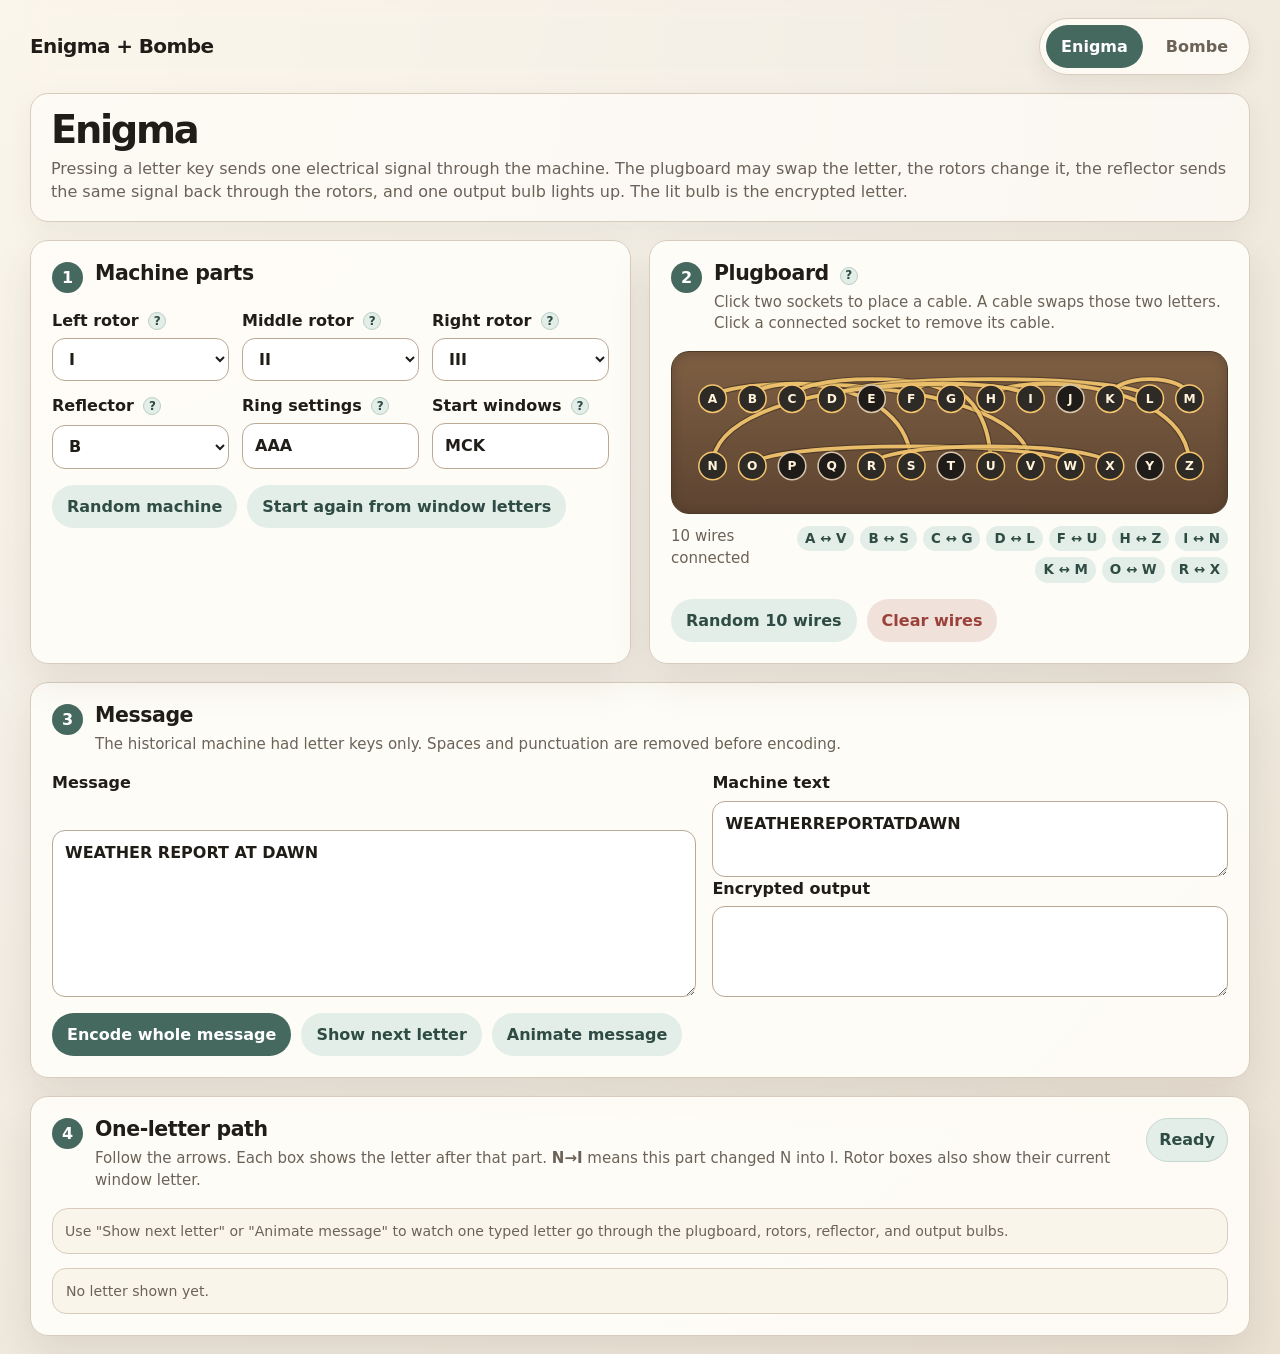
==== docs/index.html @ 631f8dab "Restructure project for GitHub Pages" ====
<!doctype html>
<html lang="en">
<head>
  <meta charset="utf-8" />
  <meta name="viewport" content="width=device-width, initial-scale=1" />
  <title>Enigma and Bombe</title>
  <link rel="stylesheet" href="styles.css" />
</head>
<body>
  <header class="topbar">
    <a class="brand" href="#">Enigma + Bombe</a>
    <nav class="tabs" aria-label="Main views">
      <button class="tab-button active" data-tab="enigma">Enigma</button>
      <button class="tab-button" data-tab="bombe">Bombe</button>
    </nav>
  </header>

  <main>
    <div id="server-warning" class="server-warning" hidden></div>

    <section id="enigma" class="tab-panel active">
      <section class="plain-intro slim">
        <h1>Enigma</h1>
        <p>Pressing a letter key sends one electrical signal through the machine. The plugboard may swap the letter, the rotors change it, the reflector sends the same signal back through the rotors, and one output bulb lights up. The lit bulb is the encrypted letter.</p>
      </section>

      <div class="grid two">
        <section class="card">
          <div class="section-heading">
            <span class="step-number">1</span>
            <div>
              <h2>Machine parts</h2>
            </div>
          </div>

          <div class="settings-grid compact no-help-lines">
            <label>
              <span>Left rotor <span class="tip" tabindex="0" data-tip="Choose one of the five removable wired wheels. A rotor changes a letter by routing the signal through fixed internal wires. The left rotor is the slowest moving rotor.">?</span></span>
              <select id="enigma-left-rotor"></select>
            </label>
            <label>
              <span>Middle rotor <span class="tip" tabindex="0" data-tip="Choose a different rotor for the middle slot. The middle rotor sometimes moves when the right rotor reaches its turnover point. Around its own turnover point, it can move on two consecutive letters.">?</span></span>
              <select id="enigma-middle-rotor"></select>
            </label>
            <label>
              <span>Right rotor <span class="tip" tabindex="0" data-tip="Choose a different rotor for the right slot. This is the fast rotor: it moves before every letter is encoded, so the same typed letter can produce different output letters.">?</span></span>
              <select id="enigma-right-rotor"></select>
            </label>
            <label>
              <span>Reflector <span class="tip" tabindex="0" data-tip="The reflector is used during every encryption. It changes the signal once, then sends it back through the same rotors by a return path. This is why the same machine setting can both encrypt and decrypt.">?</span></span>
              <select id="enigma-reflector"></select>
            </label>
            <label>
              <span>Ring settings <span class="tip" tabindex="0" data-tip="Any three letters A to Z, one for each rotor. A rotor has a fixed wired centre and a movable outside alphabet scale. The ring setting says how that outside alphabet scale is lined up with the wiring.">?</span></span>
              <input id="enigma-rings" value="AAA" maxlength="3" autocomplete="off" inputmode="text" pattern="[A-Za-z]{3}" />
            </label>
            <label>
              <span>Start windows <span class="tip" tabindex="0" data-tip="Any three letters A to Z. These are the letters visible through the three small windows on the machine before the first key is pressed. They set where the rotors start.">?</span></span>
              <input id="enigma-positions" value="MCK" maxlength="3" autocomplete="off" inputmode="text" pattern="[A-Za-z]{3}" />
            </label>
          </div>

          <div class="button-row">
            <button id="enigma-random-settings" class="secondary">Random machine</button>
            <button id="enigma-reset" class="secondary">Start again from window letters</button>
          </div>
        </section>

        <section class="card plugboard-card">
          <div class="section-heading">
            <span class="step-number">2</span>
            <div>
              <h2>Plugboard <span class="tip" tabindex="0" data-tip="The plugboard is the panel of sockets on the front of the machine. A cable between N and I makes N become I, and I become N, before the rotors. The returning signal passes through the same plugboard again.">?</span></h2>
              <p class="microcopy">Click two sockets to place a cable. A cable swaps those two letters. Click a connected socket to remove its cable.</p>
            </div>
          </div>

          <div id="plugboard-physical" class="plugboard-physical" aria-label="Interactive plugboard"></div>
          <div class="plugboard-summary">
            <div id="plugboard-count">0 wires connected</div>
            <div id="plugboard-pairs-list" class="wire-list"></div>
          </div>
          <div class="button-row">
            <button id="plugboard-random" class="secondary">Random 10 wires</button>
            <button id="plugboard-clear" class="secondary danger-soft">Clear wires</button>
          </div>
        </section>
      </div>

      <section class="card">
        <div class="section-heading">
          <span class="step-number">3</span>
          <div>
            <h2>Message</h2>
            <p class="microcopy">The historical machine had letter keys only. Spaces and punctuation are removed before encoding.</p>
          </div>
        </div>

        <div class="message-grid">
          <label class="full-label">Message
            <textarea id="enigma-input" rows="5">WEATHER REPORT AT DAWN</textarea>
          </label>
          <div>
            <label class="full-label">Machine text
              <textarea id="enigma-prepared" rows="2" readonly></textarea>
            </label>
            <label class="full-label">Encrypted output
              <textarea id="enigma-output" rows="3" readonly></textarea>
            </label>
          </div>
        </div>

        <div class="button-row">
          <button id="enigma-run">Encode whole message</button>
          <button id="enigma-step" class="secondary">Show next letter</button>
          <button id="enigma-auto" class="secondary">Animate message</button>
        </div>
      </section>

      <section class="card visual-card">
        <div class="section-heading split">
          <div class="section-heading inline">
            <span class="step-number">4</span>
            <div>
              <h2>One-letter path</h2>
              <p class="microcopy">Follow the arrows. Each box shows the letter after that part. <strong>N→I</strong> means this part changed N into I. Rotor boxes also show their current window letter.</p>
            </div>
          </div>
          <div id="enigma-state-pill" class="state-pill">Ready</div>
        </div>
        <div id="enigma-visual" class="visual-shell"></div>
        <div id="enigma-trace" class="trace-panel compact-trace" hidden></div>
      </section>
    </section>

    <section id="bombe" class="tab-panel">
      <section class="plain-intro slim">
        <h1>Bombe</h1>
        <p>A Bombe starts with a crib: a guessed word or phrase from the original message. It tries every place the crib could fit under the ciphertext, then searches for Enigma settings whose plugboard consequences do not contradict each other.</p>
      </section>

      <section class="card">
        <div class="section-heading">
          <span class="step-number">1</span>
          <div>
            <h2>Crib and ciphertext</h2>
          </div>
        </div>

        <div class="message-grid">
          <label class="full-label">Ciphertext
            <textarea id="bombe-ciphertext" rows="5"></textarea>
          </label>
          <div>
            <label class="full-label">Crib, guessed plaintext <span class="tip" tabindex="0" data-tip="A crib is a guessed part of the original message. For example, WEATHERREPORT might be guessed if weather reports often appear in this traffic.">?</span>
              <input id="bombe-crib" value="WEATHERREPORTATDAWN" autocomplete="off" />
            </label>
            <label class="full-label small-input">Preview position <span class="tip" tabindex="0" data-tip="Position 0 means the crib begins at the first ciphertext letter. Position 5 means five ciphertext letters come before it. The search still checks every possible position automatically, but it checks this preview position first.">?</span>
              <input id="bombe-offset" value="0" inputmode="numeric" autocomplete="off" />
            </label>
          </div>
        </div>

        <div id="offset-help" class="mini-panel">Possible crib positions will appear here.</div>
      </section>

      <section class="card">
        <div class="section-heading split">
          <div class="section-heading inline">
            <span class="step-number">2</span>
            <div>
              <h2>Bombe search</h2>
              <p class="microcopy">A crib placement is where the guessed text sits under the ciphertext. A stop is a candidate machine setting that survives the Bombe contradiction test. The standard search fixes the ring setting, which keeps the search practical in a browser. Exhaustive ring search is available when needed.</p>
            </div>
          </div>
          <div id="bombe-state-pill" class="state-pill">Ready</div>
        </div>

        <div class="settings-grid compact no-help-lines">
          <label>
            <span>Search mode <span class="tip" tabindex="0" data-tip="Standard search fixes the ring setting and searches rotor orders, reflectors, start windows, and crib positions. Exhaustive ring search also tries every ring setting, which is 17,576 times larger.">?</span></span>
            <select id="bombe-search-mode">
              <option value="standard" selected>Standard search, fixed ring setting</option>
              <option value="exhaustive-rings">Exhaustive ring search</option>
              <option value="chosen">Chosen setup, fixed ring setting</option>
              <option value="chosen-rings">Chosen setup, all ring settings</option>
            </select>
          </label>
          <label id="bombe-ring-wrapper">
            <span>Ring setting <span class="tip" tabindex="0" data-tip="Any three letters A to Z. Used only when the search mode fixes the ring setting. In all-ring modes, this field is hidden because the app tries AAA through ZZZ.">?</span></span>
            <input id="bombe-rings" value="AAA" maxlength="3" autocomplete="off" inputmode="text" pattern="[A-Za-z]{3}" />
          </label>
        </div>

        <details class="advanced-box" id="bombe-chosen-setup" hidden>
          <summary>Chosen setup</summary>
          <div class="settings-grid compact no-help-lines">
            <label><span>Left rotor</span><select id="bombe-left-rotor"><option>I</option></select></label>
            <label><span>Middle rotor</span><select id="bombe-middle-rotor"><option>II</option></select></label>
            <label><span>Right rotor</span><select id="bombe-right-rotor"><option>III</option></select></label>
            <label><span>Reflector</span><select id="bombe-reflector"><option>B</option></select></label>
          </div>
        </details>

        <div id="search-summary" class="search-summary"></div>
        <div id="search-estimate" class="mini-panel">Choose a search mode and run the search.</div>

        <div class="button-row">
          <button id="bombe-search">Run Bombe search</button>
          <button id="bombe-cancel" class="secondary danger-soft" disabled>Stop search</button>
        </div>

        <div class="progress-wrap" aria-label="Search progress">
          <div id="bombe-progress" class="progress-bar"></div>
        </div>
        <div id="bombe-status" class="status-box">No search has been run yet.</div>

        <select id="bombe-scope" class="visually-hidden" aria-hidden="true"><option value="orders-both-reflectors" selected>All setups</option><option value="selected">Selected setup</option></select>
      </section>

      <section class="card visual-card">
        <div class="section-heading split">
          <div class="section-heading inline">
            <span class="step-number">3</span>
            <div>
              <h2>Menu</h2>
              <p class="microcopy">The menu uses the same socket-board style as the Enigma plugboard, but it is not a guessed plugboard. Each line joins a guessed plaintext letter to the ciphertext letter in the same crib column.</p>
            </div>
          </div>
        </div>

        <div class="grid two visual-grid">
          <div>
            <h3>Crib placement <span class="tip" tabindex="0" data-tip="This table shows one possible placement of the crib under the ciphertext. Red cells are impossible because Enigma never encrypts a letter as itself.">?</span></h3>
            <div id="crib-alignment" class="alignment"></div>
          </div>
          <div>
            <h3>Menu graph <span class="tip" tabindex="0" data-tip="Same layout as the plugboard. Different meaning: each line comes from one crib column, not from a final plugboard cable.">?</span></h3>
            <div id="menu-graph" class="visual-shell small"></div>
          </div>
        </div>
      </section>

      <section class="card visual-card">
        <div class="section-heading">
          <span class="step-number">4</span>
          <div>
            <h2>Stops and decoding</h2>
            <p class="microcopy">A stop is one candidate key that survived the contradiction test. The first two buttons test the selected stop. The third checks the stops currently listed. A short crib such as ATDAWN can leave many false stops.</p>
          </div>
        </div>

        <div class="grid two visual-grid">
          <div>
            <label class="full-label">Candidate stops
              <select id="bombe-stops" size="10"></select>
            </label>
            <div class="button-row">
              <button id="bombe-decode" class="secondary">Check selected stop</button>
              <button id="bombe-complete" class="secondary">Try completions for selected stop</button>
              <button id="bombe-complete-all" class="secondary">Try listed stops</button>
            </div>
            <label class="full-label">Decoded output
              <textarea id="bombe-decoded" rows="12" readonly></textarea>
            </label>
          </div>
          <div>
            <h3>Selected stop</h3>
            <div id="stop-details" class="mini-panel">No stop selected.</div>
            <h3>Plugboard consequences <span class="tip" tabindex="0" data-tip="The diagonal board used one simple fact about plugboard cables: a cable has no direction. If A is connected to V, then V is connected to A. This fact comes from the physical cable itself, not from the reflector.">?</span></h3>
            <div id="assumption-grid" class="assumption-grid"></div>
          </div>
        </div>
      </section>
    </section>
  </main>

  <script src="app.js"></script>
</body>
</html>
---- docs/styles.css ----
:root {
  color-scheme: light;
  --bg: #f4efe6;
  --paper: #fffdf8;
  --ink: #201d18;
  --muted: #6b6258;
  --line: #d8ccbd;
  --line-strong: #b9a995;
  --accent: #45685f;
  --accent-dark: #2f4c44;
  --accent-soft: #e3eee8;
  --cream: #faf5eb;
  --wood: #8d6b4d;
  --wire: #6b5140;
  --ok: #38734e;
  --bad: #9a413a;
  --warning: #9c6a2e;
  --shadow: 0 16px 40px rgba(55, 43, 30, 0.10);
  --radius: 18px;
  font-family: Inter, ui-sans-serif, system-ui, -apple-system, BlinkMacSystemFont, "Segoe UI", sans-serif;
}

* {
  box-sizing: border-box;
}

body {
  margin: 0;
  background: radial-gradient(circle at top left, #fbf6eb 0, var(--bg) 45%, #ebe2d4 100%);
  color: var(--ink);
  line-height: 1.45;
}

button,
input,
select,
textarea {
  font: inherit;
}

.topbar,
main {
  width: min(1220px, calc(100% - 32px));
  margin: 0 auto;
}

.topbar {
  padding: 18px 0 12px;
  display: flex;
  align-items: center;
  justify-content: space-between;
  gap: 18px;
  position: sticky;
  top: 0;
  z-index: 10;
  backdrop-filter: blur(10px);
}

.brand {
  color: var(--ink);
  font-weight: 800;
  letter-spacing: -0.03em;
  text-decoration: none;
  font-size: 1.25rem;
}

.tabs {
  display: flex;
  gap: 8px;
  padding: 6px;
  border: 1px solid var(--line);
  border-radius: 999px;
  background: rgba(255, 253, 248, 0.82);
  box-shadow: 0 8px 20px rgba(66, 52, 36, 0.08);
}

button,
.tab-button {
  border: 0;
  border-radius: 999px;
  padding: 10px 15px;
  background: var(--accent);
  color: white;
  font-weight: 750;
  cursor: pointer;
  transition: transform 140ms ease, background 140ms ease, opacity 140ms ease;
}

button:hover {
  transform: translateY(-1px);
}

button:disabled {
  opacity: 0.55;
  cursor: not-allowed;
  transform: none;
}

.tab-button {
  background: transparent;
  color: var(--muted);
}

.tab-button.active {
  background: var(--accent);
  color: white;
}

button.secondary {
  background: var(--accent-soft);
  color: var(--accent-dark);
}

button.danger-soft {
  background: #f1e1db;
  color: var(--bad);
}

.tab-panel {
  display: none;
}

.tab-panel.active {
  display: block;
}

.plain-intro {
  background: rgba(255, 253, 248, 0.74);
  border: 1px solid var(--line);
  border-radius: var(--radius);
  padding: 20px 22px;
  margin: 6px 0 18px;
  box-shadow: 0 10px 28px rgba(55, 43, 30, 0.06);
}

.plain-intro h1 {
  margin: 0 0 8px;
  font-size: clamp(2rem, 3.5vw, 3.5rem);
  letter-spacing: -0.06em;
  line-height: 0.95;
}

.plain-intro p,
.card p,
.subtle {
  color: var(--muted);
  margin: 0;
}

.grid {
  display: grid;
  gap: 18px;
}

.grid.two {
  grid-template-columns: repeat(2, minmax(0, 1fr));
}

.card {
  background: rgba(255, 253, 248, 0.94);
  border: 1px solid var(--line);
  border-radius: var(--radius);
  box-shadow: var(--shadow);
  padding: 21px;
  margin-bottom: 18px;
}

.section-heading {
  display: flex;
  gap: 12px;
  align-items: flex-start;
  margin-bottom: 16px;
}

.section-heading.inline {
  margin-bottom: 0;
}

.section-heading.split {
  justify-content: space-between;
  gap: 18px;
}

.step-number {
  flex: 0 0 auto;
  width: 31px;
  height: 31px;
  display: inline-grid;
  place-items: center;
  border-radius: 50%;
  background: var(--accent);
  color: white;
  font-weight: 850;
}

h2,
h3 {
  margin: 0 0 6px;
  line-height: 1.15;
  letter-spacing: -0.02em;
}

h2 {
  font-size: 1.28rem;
}

h3 {
  font-size: 1.02rem;
}

.settings-grid {
  display: grid;
  grid-template-columns: repeat(3, minmax(0, 1fr));
  gap: 13px;
}

.settings-grid.compact label,
.full-label {
  display: grid;
  gap: 6px;
  color: var(--ink);
  font-weight: 700;
}

.settings-grid label small,
.full-label small,
.hint,
.mini-panel {
  color: var(--muted);
  font-weight: 500;
  font-size: 0.88rem;
}

input,
select,
textarea {
  width: 100%;
  border: 1px solid var(--line-strong);
  border-radius: 13px;
  padding: 10px 12px;
  background: white;
  color: var(--ink);
  outline: none;
}

textarea {
  resize: vertical;
  min-height: 76px;
}

input:focus,
select:focus,
textarea:focus {
  border-color: var(--accent);
  box-shadow: 0 0 0 3px rgba(69, 104, 95, 0.16);
}

.button-row {
  display: flex;
  flex-wrap: wrap;
  gap: 10px;
  margin-top: 16px;
}

.message-grid {
  display: grid;
  grid-template-columns: minmax(0, 1.25fr) minmax(0, 1fr);
  gap: 16px;
}

.small-input {
  max-width: 280px;
}

.mini-panel,
.status-box,
.trace-panel {
  background: var(--cream);
  border: 1px solid var(--line);
  border-radius: 14px;
  padding: 12px 13px;
  margin-top: 14px;
}

.status-box.working {
  border-color: #d5b575;
  background: #fff5dc;
}

.status-box.error {
  border-color: #d7a29b;
  background: #f8e9e5;
  color: var(--bad);
}

.state-pill {
  align-self: flex-start;
  background: var(--accent-soft);
  color: var(--accent-dark);
  border: 1px solid #c5d8cf;
  padding: 9px 12px;
  border-radius: 999px;
  font-weight: 800;
  white-space: nowrap;
}

.plugboard-card {
  overflow: hidden;
}

.plugboard-physical {
  background: linear-gradient(180deg, #7e5f43 0, #5d4431 100%);
  border-radius: 18px;
  border: 1px solid #4e3928;
  padding: 10px;
  box-shadow: inset 0 2px 12px rgba(0, 0, 0, 0.18);
}

.plugboard-svg {
  width: 100%;
  display: block;
}

.socket circle {
  fill: #1f1b18;
  stroke: #d8c6ac;
  stroke-width: 2;
}

.socket text {
  fill: #fff3dc;
  font-size: 16px;
  font-weight: 850;
  pointer-events: none;
  dominant-baseline: middle;
  text-anchor: middle;
}

.socket.unused:hover circle,
.socket.selected circle {
  fill: var(--accent);
  stroke: #fff7e8;
}

.socket.used circle {
  fill: #2e2a26;
  stroke: #f4c56e;
}

.plug-wire {
  fill: none;
  stroke: #f1c36d;
  stroke-width: 5;
  stroke-linecap: round;
  opacity: 0.95;
}

.plug-wire-shadow {
  fill: none;
  stroke: rgba(0, 0, 0, 0.28);
  stroke-width: 8;
  stroke-linecap: round;
}

.plugboard-summary {
  display: flex;
  justify-content: space-between;
  align-items: flex-start;
  gap: 12px;
  margin-top: 12px;
  color: var(--muted);
  font-size: 0.94rem;
}

.wire-list {
  display: flex;
  flex-wrap: wrap;
  gap: 6px;
  justify-content: flex-end;
}

.wire-chip,
.path-stage {
  display: inline-block;
  background: var(--accent-soft);
  color: var(--accent-dark);
  border-radius: 999px;
  padding: 3px 8px;
  font-weight: 750;
  font-size: 0.84rem;
}

.visual-shell {
  overflow-x: auto;
  background: var(--cream);
  border: 1px solid var(--line);
  border-radius: 16px;
  padding: 12px;
}

.visual-shell.small {
  min-height: 300px;
}

.stage-box {
  fill: #fffdf8;
  stroke: #cfc2b1;
  stroke-width: 2;
}

.stage-box.rotor {
  fill: #f5ead8;
}

.stage-box.reflector {
  fill: #e8efe9;
  stroke: #9db7aa;
}

.stage-box.plug {
  fill: #f2e5d8;
  stroke: #c1a78f;
}

.stage-label {
  fill: var(--muted);
  font-size: 12px;
  text-anchor: middle;
  font-weight: 700;
}

.stage-letter {
  fill: var(--ink);
  font-size: 26px;
  text-anchor: middle;
  font-weight: 900;
}

.path-line {
  fill: none;
  stroke: var(--accent);
  stroke-width: 3;
  marker-end: url(#arrow);
}

.path-line.return {
  stroke-dasharray: 7 6;
  stroke: #7a5a45;
}

.edge-label {
  fill: var(--muted);
  font-size: 12px;
  font-weight: 700;
}

.trace-grid {
  display: grid;
  grid-template-columns: minmax(130px, auto) minmax(0, 1fr);
  gap: 8px 12px;
  margin: 0;
}

.trace-grid dt {
  color: var(--muted);
  font-weight: 750;
}

.trace-grid dd {
  margin: 0;
}

.alignment {
  overflow-x: auto;
}

.alignment-table {
  border-collapse: separate;
  border-spacing: 4px;
  min-width: 100%;
}

.alignment-table th,
.alignment-table td {
  background: white;
  border: 1px solid var(--line);
  border-radius: 8px;
  padding: 7px 9px;
  text-align: center;
  font-weight: 800;
}

.alignment-table th {
  color: var(--muted);
  font-size: 0.82rem;
}

.alignment-table .collision {
  background: #f8e4de;
  border-color: #d29188;
  color: var(--bad);
}

.menu-edge {
  stroke: #b59f87;
  stroke-width: 2;
}

.menu-edge.bad {
  stroke: var(--bad);
  stroke-width: 3;
}

.menu-node {
  fill: white;
  stroke: var(--accent);
  stroke-width: 2;
}

.menu-label {
  text-anchor: middle;
  dominant-baseline: middle;
  font-weight: 900;
  fill: var(--ink);
}

.assumption-grid {
  display: grid;
  grid-template-columns: repeat(6, minmax(0, 1fr));
  gap: 6px;
  margin-bottom: 12px;
}

.assumption {
  border-radius: 10px;
  padding: 8px 6px;
  text-align: center;
  font-size: 0.86rem;
  font-weight: 800;
  border: 1px solid var(--line);
}

.assumption.survives {
  background: #e2f0e6;
  color: var(--ok);
  border-color: #a8cfb5;
}

.assumption.contradiction {
  background: #f7e8e4;
  color: var(--bad);
  border-color: #deb4ad;
}

.progress-wrap {
  margin-top: 15px;
  background: #eadfce;
  border-radius: 999px;
  height: 12px;
  overflow: hidden;
  border: 1px solid var(--line);
}

.progress-bar {
  width: 0%;
  height: 100%;
  background: var(--accent);
  transition: width 110ms linear;
}

select#bombe-stops {
  min-height: 220px;
}

code {
  background: #eee5d8;
  padding: 1px 5px;
  border-radius: 6px;
}

@media (max-width: 900px) {
  .grid.two,
  .message-grid,
  .settings-grid {
    grid-template-columns: 1fr;
  }

  .section-heading.split,
  .plugboard-summary {
    display: block;
  }

  .state-pill {
    margin-top: 12px;
    display: inline-block;
  }

  .topbar {
    align-items: flex-start;
    position: static;
  }

  .assumption-grid {
    grid-template-columns: repeat(4, minmax(0, 1fr));
  }
}

.plain-intro.slim {
  padding: 18px 20px;
}

.plain-intro.slim h1 {
  font-size: clamp(1.9rem, 3vw, 3rem);
}

.button-help,
.inline-note,
.bombe-explain-grid {
  color: var(--muted);
  font-size: 0.9rem;
  margin-top: 12px;
}

.inline-note {
  background: #f7f0e5;
  border: 1px solid var(--line);
  border-radius: 12px;
  padding: 9px 11px;
  margin-bottom: 12px;
}

.tip {
  position: relative;
  display: inline-grid;
  place-items: center;
  width: 18px;
  height: 18px;
  margin-left: 4px;
  border-radius: 50%;
  background: var(--accent-soft);
  border: 1px solid #b9d0c6;
  color: var(--accent-dark);
  font-size: 0.75rem;
  font-weight: 900;
  cursor: help;
  vertical-align: 1px;
}

.tip::after {
  content: attr(data-tip);
  position: absolute;
  left: 50%;
  bottom: calc(100% + 10px);
  transform: translateX(-50%) translateY(4px);
  width: min(280px, 70vw);
  background: #201d18;
  color: #fffdf8;
  border-radius: 12px;
  padding: 10px 11px;
  box-shadow: 0 12px 30px rgba(0, 0, 0, 0.22);
  opacity: 0;
  pointer-events: none;
  transition: opacity 120ms ease, transform 120ms ease;
  z-index: 30;
  font-size: 0.84rem;
  line-height: 1.35;
  font-weight: 600;
  text-align: left;
}

.tip::before {
  content: "";
  position: absolute;
  left: 50%;
  bottom: calc(100% + 4px);
  transform: translateX(-50%);
  border: 6px solid transparent;
  border-top-color: #201d18;
  opacity: 0;
  transition: opacity 120ms ease;
  z-index: 31;
}

.tip:hover::after,
.tip:focus::after,
.tip:hover::before,
.tip:focus::before {
  opacity: 1;
  transform: translateX(-50%) translateY(0);
}

.legend-row {
  display: flex;
  gap: 18px;
  flex-wrap: wrap;
  align-items: center;
  margin: 0 0 12px 43px;
  color: var(--muted);
  font-size: 0.9rem;
  font-weight: 650;
}

.legend-line {
  display: inline-block;
  width: 34px;
  height: 0;
  border-top: 3px solid var(--accent);
  margin-right: 6px;
  vertical-align: middle;
}

.legend-line.backward {
  border-top-color: #7a5a45;
  border-top-style: dashed;
}

.enigma-svg .stage-box.active {
  stroke: var(--accent);
  stroke-width: 3;
}

.enigma-svg .forward-path {
  stroke: var(--accent);
  stroke-width: 4;
}

.enigma-svg .return-path {
  stroke: #7a5a45;
  stroke-width: 4;
  stroke-dasharray: 8 7;
}

.enigma-svg .stage-connector-label {
  fill: var(--muted);
  font-size: 11px;
  font-weight: 800;
  text-anchor: middle;
}

.trace-panel h3 {
  margin-top: 0;
}

.trace-steps {
  display: grid;
  gap: 8px;
  margin-top: 10px;
}

.trace-step {
  display: grid;
  grid-template-columns: 34px minmax(0, 1fr) 36px;
  align-items: center;
  gap: 10px;
  background: white;
  border: 1px solid var(--line);
  border-radius: 12px;
  padding: 8px 10px;
}

.trace-step-index {
  width: 27px;
  height: 27px;
  display: inline-grid;
  place-items: center;
  border-radius: 999px;
  background: var(--accent-soft);
  color: var(--accent-dark);
  font-weight: 900;
}

.trace-step-letter {
  font-weight: 950;
  font-size: 1.15rem;
  text-align: right;
}

.offset-buttons {
  display: flex;
  flex-wrap: wrap;
  gap: 6px;
  margin-top: 8px;
}

.offset-button {
  padding: 6px 9px;
  background: white;
  color: var(--accent-dark);
  border: 1px solid var(--line-strong);
}

.offset-button.selected {
  background: var(--accent);
  color: white;
  border-color: var(--accent);
}

.bombe-explain-grid {
  display: grid;
  grid-template-columns: repeat(2, minmax(0, 1fr));
  gap: 10px;
}

.bombe-explain-grid > div {
  background: #f7f0e5;
  border: 1px solid var(--line);
  border-radius: 12px;
  padding: 10px 12px;
}

.menu-edge-label {
  fill: var(--muted);
  font-size: 11px;
  font-weight: 800;
  text-anchor: middle;
}

@media (max-width: 900px) {
  .legend-row {
    margin-left: 0;
  }

  .bombe-explain-grid {
    grid-template-columns: 1fr;
  }
}

.forward-path {
  marker-end: url(#arrow-forward);
}

.return-path {
  marker-end: url(#arrow-return);
}

.server-warning {
  margin: 6px 0 18px;
  background: #fff5dc;
  border: 1px solid #d5b575;
  border-radius: 14px;
  padding: 12px 14px;
  color: #61461e;
  font-weight: 650;
}

.no-help-lines small {
  display: none;
}

.settings-grid.one-line {
  grid-template-columns: minmax(160px, 260px);
}

.advanced-box {
  margin-top: 14px;
  background: var(--cream);
  border: 1px solid var(--line);
  border-radius: 14px;
  padding: 11px 13px;
}

.advanced-box summary {
  cursor: pointer;
  font-weight: 800;
  color: var(--accent-dark);
}

.advanced-box .settings-grid {
  margin-top: 13px;
}

.compact-trace {
  display: flex;
  flex-wrap: wrap;
  gap: 8px;
  align-items: center;
}

.trace-chip {
  display: inline-flex;
  gap: 6px;
  align-items: center;
  background: white;
  border: 1px solid var(--line);
  border-radius: 999px;
  padding: 7px 10px;
  font-weight: 750;
}

.trace-chip strong {
  color: var(--accent-dark);
}

.trace-arrow {
  color: var(--muted);
  font-weight: 900;
}

.bombe-explain-grid.compact {
  margin-top: 12px;
}

.microcopy {
  color: var(--muted);
  font-size: 0.94rem;
  line-height: 1.45;
  margin: 4px 0 0;
}

.hidden-controls {
  display: none;
}

.checkbox-line {
  display: flex !important;
  align-items: center;
  gap: 10px;
  min-height: 48px;
}

.checkbox-line input {
  width: 18px;
  height: 18px;
  accent-color: var(--accent);
}

.checkbox-line span {
  font-weight: 750;
}

.stage-letter {
  font-size: 1.25rem;
}

.stage-box.plug + .stage-label,
.stage-box.lamp + .stage-label {
  font-weight: 800;
}

.stage-detail {
  fill: var(--muted);
  font-size: 10.5px;
  text-anchor: middle;
  font-weight: 700;
}

.window-header {
  fill: var(--muted);
  font-size: 11px;
  text-anchor: middle;
  font-weight: 800;
}

.window-label-box {
  fill: #fffdf8;
  stroke: #cfc2b1;
  stroke-width: 1.5;
}

.window-label-text {
  fill: var(--accent-dark);
  font-size: 15px;
  font-weight: 900;
  text-anchor: middle;
  dominant-baseline: middle;
}

.search-summary {
  display: flex;
  flex-wrap: wrap;
  gap: 8px;
  margin: 10px 0 4px;
}

.search-summary span {
  background: white;
  border: 1px solid var(--line);
  border-radius: 999px;
  padding: 7px 10px;
  font-size: 0.88rem;
  font-weight: 750;
  color: var(--accent-dark);
}

.menu-node {
  fill: #1f1b18;
  stroke: #d8c6ac;
  stroke-width: 2;
}

.menu-label {
  fill: #fff3dc;
}

.edge-label {
  paint-order: stroke;
  stroke: var(--cream);
  stroke-width: 4px;
  stroke-linejoin: round;
}


.menu-edge {
  fill: none;
  stroke: #b59f87;
  stroke-width: 2.2;
  stroke-dasharray: 6 5;
}

.menu-edge.bad {
  stroke: var(--bad);
  stroke-width: 3;
  stroke-dasharray: none;
}

.menu-node.inactive {
  opacity: 0.33;
}

.menu-note {
  fill: var(--muted);
  font-size: 12px;
  font-weight: 800;
  text-anchor: middle;
}

.window-summary-box {
  fill: #fffdf8;
  stroke: #d7ccbe;
  stroke-width: 1.5;
}

.window-summary-title {
  fill: var(--accent-dark);
  font-size: 14px;
  font-weight: 850;
  text-anchor: middle;
}

.window-summary-text {
  fill: var(--muted);
  font-size: 12px;
  font-weight: 700;
  text-anchor: middle;
}

.window-pointer {
  fill: none;
  stroke: #cbbca8;
  stroke-width: 2;
  stroke-linecap: round;
}

.menu-svg {
  overflow: visible;
}

.menu-link {
  stroke: #d6b27c;
}

.menu-link-shadow {
  stroke: rgba(0, 0, 0, 0.24);
}

.menu-edge-badge {
  fill: #fffaf0;
  stroke: #c5b290;
  stroke-width: 1.5;
}

.menu-edge-badge-text {
  fill: var(--accent-dark);
  font-size: 11px;
  font-weight: 850;
  text-anchor: middle;
  dominant-baseline: middle;
}

.menu-board {
  margin-top: 6px;
}

.menu-stats {
  margin-top: 10px;
  color: var(--muted);
  font-size: 0.92rem;
  font-weight: 750;
}

.rotor-window-tab {
  fill: #fff7e8;
  stroke: #c7b395;
  stroke-width: 1.4;
}

.rotor-window-tab-text {
  fill: var(--accent-dark);
  font-size: 11px;
  font-weight: 900;
  text-anchor: middle;
  dominant-baseline: middle;
}

.visually-hidden {
  position: absolute !important;
  width: 1px !important;
  height: 1px !important;
  padding: 0 !important;
  margin: -1px !important;
  overflow: hidden !important;
  clip: rect(0, 0, 0, 0) !important;
  white-space: nowrap !important;
  border: 0 !important;
}
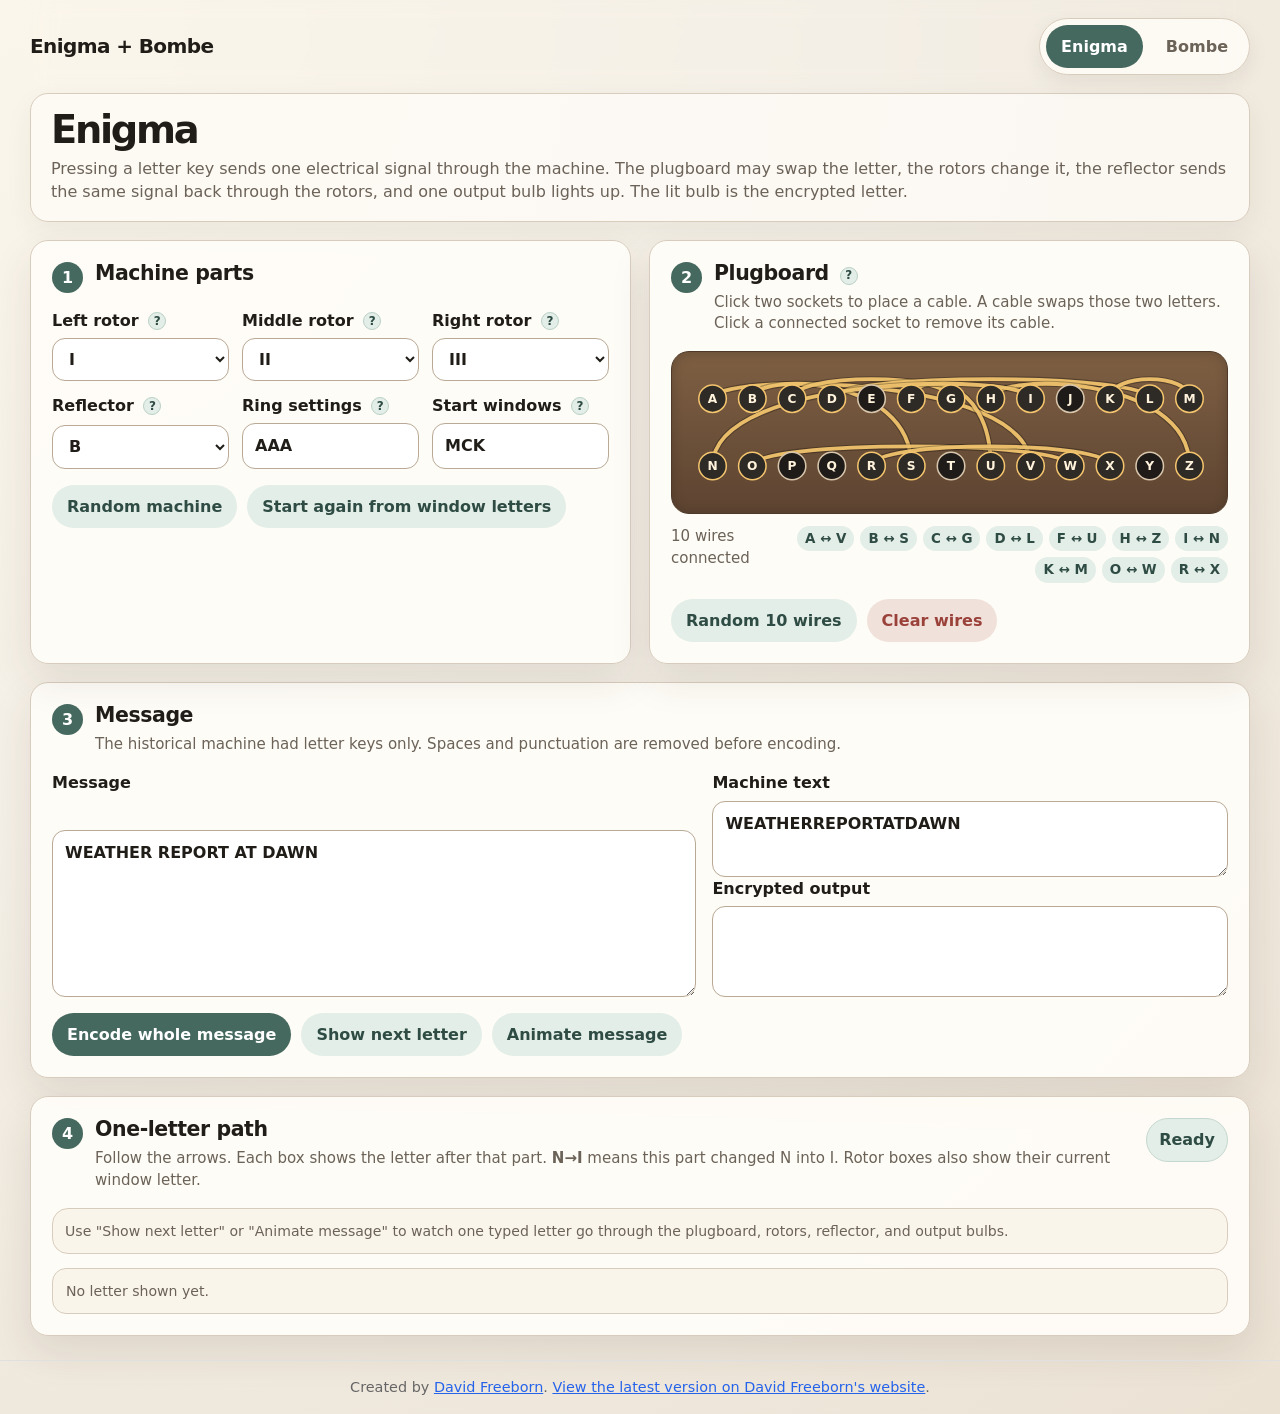
==== commit 2ef6ac24: "Add canonical link and attribution to main website Co-Authored-By: Claude Opus 4.5 <noreply@anthropi" ====
--- a/docs/index.html
+++ b/docs/index.html
@@ -4,6 +4,7 @@
   <meta charset="utf-8" />
   <meta name="viewport" content="width=device-width, initial-scale=1" />
   <title>Enigma and Bombe</title>
+  <link rel="canonical" href="https://www.davidpeterwallisfreeborn.com/fun/enigma-bombe/" />
   <link rel="stylesheet" href="styles.css" />
 </head>
 <body>
@@ -276,5 +277,8 @@
   </main>
 
   <script src="app.js"></script>
+  <footer style="margin-top:24px;padding:16px;text-align:center;color:#666;font-size:0.9rem;border-top:1px solid #e0e0e0;">
+    Created by <a href="https://www.davidpeterwallisfreeborn.com/fun/" style="color:#2563eb;">David Freeborn</a>. <a href="https://www.davidpeterwallisfreeborn.com/fun/enigma-bombe/" style="color:#2563eb;">View the latest version on David Freeborn's website</a>.
+  </footer>
 </body>
 </html>
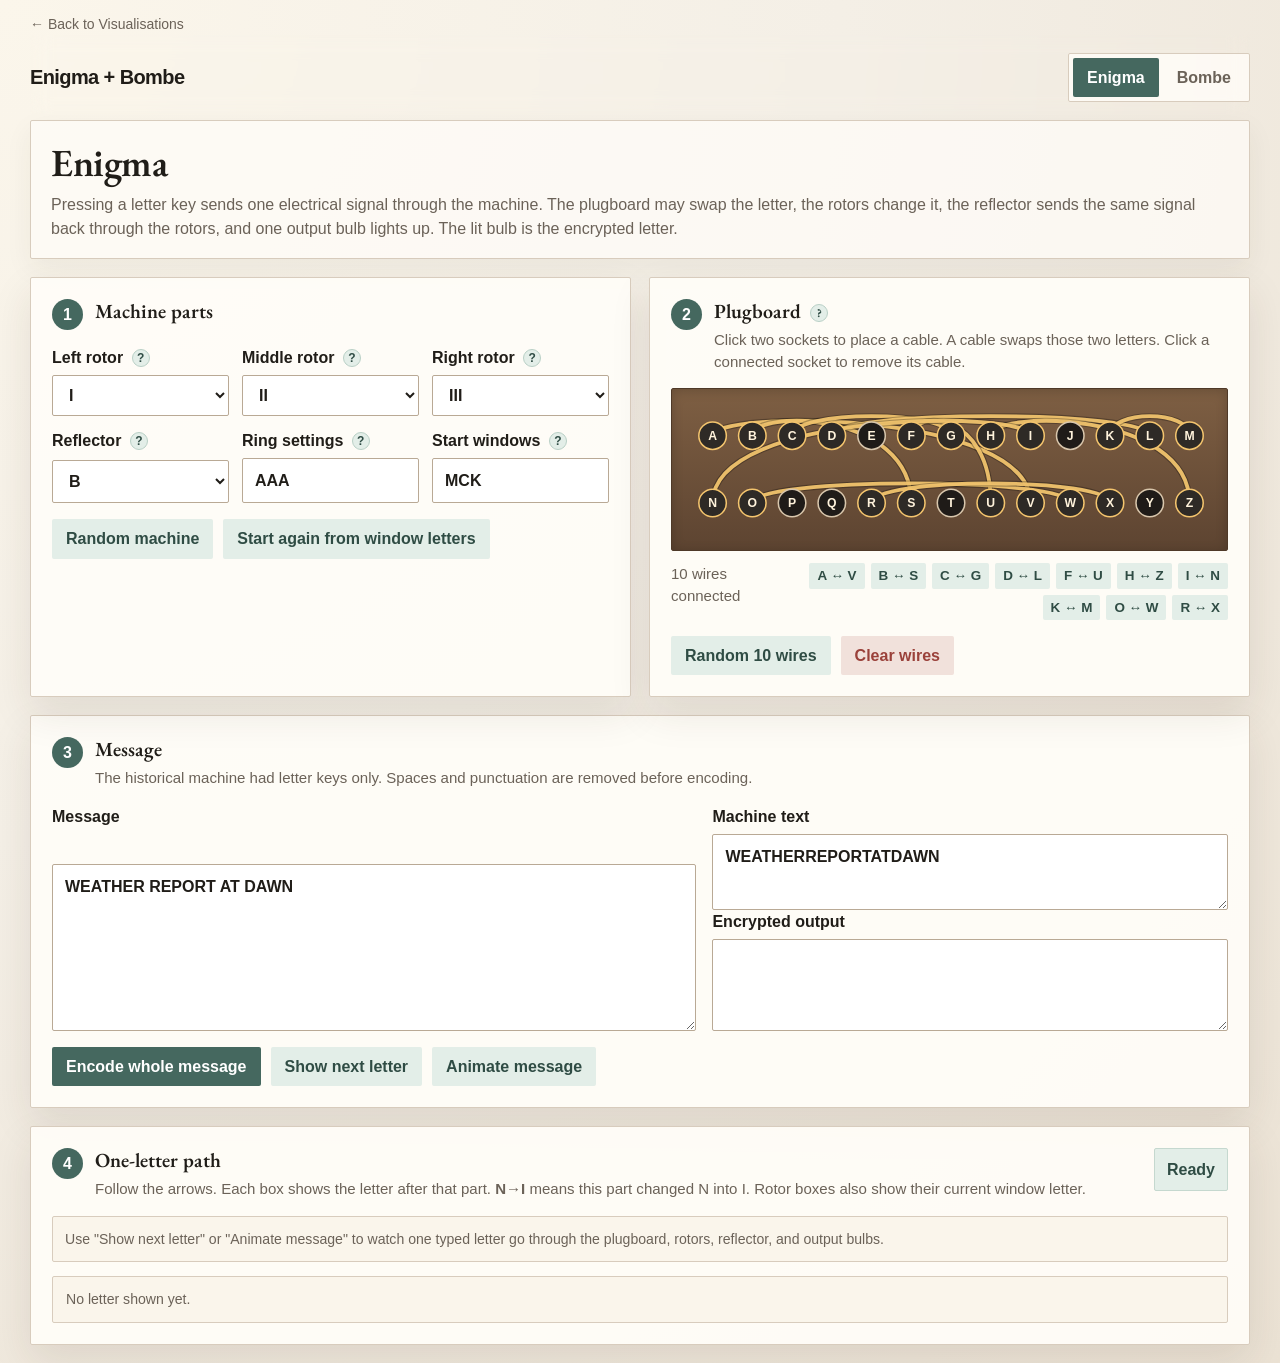
==== commit 8b5640cf: "Apply Scholarly Instrumental Modernism styling Co-Authored-By: Claude Opus 4.5 <noreply@anthropic.co" ====
--- a/docs/index.html
+++ b/docs/index.html
@@ -3,11 +3,20 @@
 <head>
   <meta charset="utf-8" />
   <meta name="viewport" content="width=device-width, initial-scale=1" />
-  <title>Enigma and Bombe</title>
+  <title>Enigma and Bombe Machines | David Freeborn</title>
+  <meta name="description" content="An interactive reconstruction of the Enigma cipher machine and the Bombe search process used to attack it." />
   <link rel="canonical" href="https://www.davidpeterwallisfreeborn.com/fun/enigma-bombe/" />
+  <meta property="og:title" content="Enigma and Bombe Machines" />
+  <meta property="og:description" content="An interactive reconstruction of the Enigma cipher machine and the Bombe search process used to attack it." />
+  <meta property="og:url" content="https://www.davidpeterwallisfreeborn.com/fun/enigma-bombe/" />
+  <meta property="og:type" content="website" />
+  <meta name="twitter:card" content="summary" />
+  <meta name="twitter:title" content="Enigma and Bombe Machines" />
+  <meta name="twitter:description" content="An interactive reconstruction of the Enigma cipher machine and the Bombe search process used to attack it." />
   <link rel="stylesheet" href="styles.css" />
 </head>
 <body>
+  <nav class="back-nav"><a href="/fun/">← Back to Visualisations</a></nav>
   <header class="topbar">
     <a class="brand" href="#">Enigma + Bombe</a>
     <nav class="tabs" aria-label="Main views">
@@ -277,8 +286,5 @@
   </main>
 
   <script src="app.js"></script>
-  <footer style="margin-top:24px;padding:16px;text-align:center;color:#666;font-size:0.9rem;border-top:1px solid #e0e0e0;">
-    Created by <a href="https://www.davidpeterwallisfreeborn.com/fun/" style="color:#2563eb;">David Freeborn</a>. <a href="https://www.davidpeterwallisfreeborn.com/fun/enigma-bombe/" style="color:#2563eb;">View the latest version on David Freeborn's website</a>.
-  </footer>
 </body>
 </html>
--- a/docs/styles.css
+++ b/docs/styles.css
@@ -1,3 +1,5 @@
+@import url('https://fonts.googleapis.com/css2?family=EB+Garamond:wght@400;600&display=swap');
+
 :root {
   color-scheme: light;
   --bg: #f4efe6;
@@ -16,8 +18,25 @@
   --bad: #9a413a;
   --warning: #9c6a2e;
   --shadow: 0 16px 40px rgba(55, 43, 30, 0.10);
-  --radius: 18px;
-  font-family: Inter, ui-sans-serif, system-ui, -apple-system, BlinkMacSystemFont, "Segoe UI", sans-serif;
+  --radius: 2px;
+  --font-serif: "EB Garamond", Georgia, "Times New Roman", serif;
+  --font-sans: -apple-system, BlinkMacSystemFont, "Segoe UI", Roboto, sans-serif;
+  font-family: var(--font-sans);
+}
+
+.back-nav {
+  width: min(1220px, calc(100% - 32px));
+  margin: 0 auto;
+  padding: 0.75rem 0 0;
+}
+.back-nav a {
+  font-size: 0.875rem;
+  color: var(--muted);
+  text-decoration: none;
+}
+.back-nav a:hover {
+  color: var(--ink);
+  text-decoration: underline;
 }
 
 * {
@@ -66,28 +85,26 @@
 
 .tabs {
   display: flex;
-  gap: 8px;
-  padding: 6px;
-  border: 1px solid var(--line);
-  border-radius: 999px;
+  gap: 4px;
+  padding: 4px;
+  border: 1px solid var(--line);
+  border-radius: var(--radius);
   background: rgba(255, 253, 248, 0.82);
-  box-shadow: 0 8px 20px rgba(66, 52, 36, 0.08);
 }
 
 button,
 .tab-button {
   border: 0;
-  border-radius: 999px;
-  padding: 10px 15px;
+  border-radius: var(--radius);
+  padding: 8px 14px;
   background: var(--accent);
   color: white;
-  font-weight: 750;
+  font-weight: 600;
   cursor: pointer;
-  transition: transform 140ms ease, background 140ms ease, opacity 140ms ease;
 }
 
 button:hover {
-  transform: translateY(-1px);
+  background: var(--accent-dark);
 }
 
 button:disabled {
@@ -135,9 +152,11 @@
 
 .plain-intro h1 {
   margin: 0 0 8px;
-  font-size: clamp(2rem, 3.5vw, 3.5rem);
-  letter-spacing: -0.06em;
-  line-height: 0.95;
+  font-family: var(--font-serif);
+  font-size: 2rem;
+  font-weight: 600;
+  letter-spacing: -0.01em;
+  line-height: 1.2;
 }
 
 .plain-intro p,
@@ -196,16 +215,17 @@
 h2,
 h3 {
   margin: 0 0 6px;
-  line-height: 1.15;
-  letter-spacing: -0.02em;
+  font-family: var(--font-serif);
+  line-height: 1.2;
+  font-weight: 600;
 }
 
 h2 {
-  font-size: 1.28rem;
+  font-size: 1.25rem;
 }
 
 h3 {
-  font-size: 1.02rem;
+  font-size: 1rem;
 }
 
 .settings-grid {
@@ -236,7 +256,7 @@
 textarea {
   width: 100%;
   border: 1px solid var(--line-strong);
-  border-radius: 13px;
+  border-radius: var(--radius);
   padding: 10px 12px;
   background: white;
   color: var(--ink);
@@ -277,7 +297,7 @@
 .trace-panel {
   background: var(--cream);
   border: 1px solid var(--line);
-  border-radius: 14px;
+  border-radius: var(--radius);
   padding: 12px 13px;
   margin-top: 14px;
 }
@@ -299,7 +319,7 @@
   color: var(--accent-dark);
   border: 1px solid #c5d8cf;
   padding: 9px 12px;
-  border-radius: 999px;
+  border-radius: var(--radius);
   font-weight: 800;
   white-space: nowrap;
 }
@@ -310,7 +330,7 @@
 
 .plugboard-physical {
   background: linear-gradient(180deg, #7e5f43 0, #5d4431 100%);
-  border-radius: 18px;
+  border-radius: var(--radius);
   border: 1px solid #4e3928;
   padding: 10px;
   box-shadow: inset 0 2px 12px rgba(0, 0, 0, 0.18);
@@ -384,7 +404,7 @@
   display: inline-block;
   background: var(--accent-soft);
   color: var(--accent-dark);
-  border-radius: 999px;
+  border-radius: var(--radius);
   padding: 3px 8px;
   font-weight: 750;
   font-size: 0.84rem;
@@ -394,7 +414,7 @@
   overflow-x: auto;
   background: var(--cream);
   border: 1px solid var(--line);
-  border-radius: 16px;
+  border-radius: var(--radius);
   padding: 12px;
 }
 
@@ -484,7 +504,7 @@
 .alignment-table td {
   background: white;
   border: 1px solid var(--line);
-  border-radius: 8px;
+  border-radius: var(--radius);
   padding: 7px 9px;
   text-align: center;
   font-weight: 800;
@@ -532,7 +552,7 @@
 }
 
 .assumption {
-  border-radius: 10px;
+  border-radius: var(--radius);
   padding: 8px 6px;
   text-align: center;
   font-size: 0.86rem;
@@ -555,7 +575,7 @@
 .progress-wrap {
   margin-top: 15px;
   background: #eadfce;
-  border-radius: 999px;
+  border-radius: var(--radius);
   height: 12px;
   overflow: hidden;
   border: 1px solid var(--line);
@@ -624,7 +644,7 @@
 .inline-note {
   background: #f7f0e5;
   border: 1px solid var(--line);
-  border-radius: 12px;
+  border-radius: var(--radius);
   padding: 9px 11px;
   margin-bottom: 12px;
 }
@@ -655,7 +675,7 @@
   width: min(280px, 70vw);
   background: #201d18;
   color: #fffdf8;
-  border-radius: 12px;
+  border-radius: var(--radius);
   padding: 10px 11px;
   box-shadow: 0 12px 30px rgba(0, 0, 0, 0.22);
   opacity: 0;
@@ -754,7 +774,7 @@
   gap: 10px;
   background: white;
   border: 1px solid var(--line);
-  border-radius: 12px;
+  border-radius: var(--radius);
   padding: 8px 10px;
 }
 
@@ -763,7 +783,7 @@
   height: 27px;
   display: inline-grid;
   place-items: center;
-  border-radius: 999px;
+  border-radius: var(--radius);
   background: var(--accent-soft);
   color: var(--accent-dark);
   font-weight: 900;
@@ -804,7 +824,7 @@
 .bombe-explain-grid > div {
   background: #f7f0e5;
   border: 1px solid var(--line);
-  border-radius: 12px;
+  border-radius: var(--radius);
   padding: 10px 12px;
 }
 
@@ -837,7 +857,7 @@
   margin: 6px 0 18px;
   background: #fff5dc;
   border: 1px solid #d5b575;
-  border-radius: 14px;
+  border-radius: var(--radius);
   padding: 12px 14px;
   color: #61461e;
   font-weight: 650;
@@ -855,7 +875,7 @@
   margin-top: 14px;
   background: var(--cream);
   border: 1px solid var(--line);
-  border-radius: 14px;
+  border-radius: var(--radius);
   padding: 11px 13px;
 }
 
@@ -882,7 +902,7 @@
   align-items: center;
   background: white;
   border: 1px solid var(--line);
-  border-radius: 999px;
+  border-radius: var(--radius);
   padding: 7px 10px;
   font-weight: 750;
 }
@@ -975,7 +995,7 @@
 .search-summary span {
   background: white;
   border: 1px solid var(--line);
-  border-radius: 999px;
+  border-radius: var(--radius);
   padding: 7px 10px;
   font-size: 0.88rem;
   font-weight: 750;
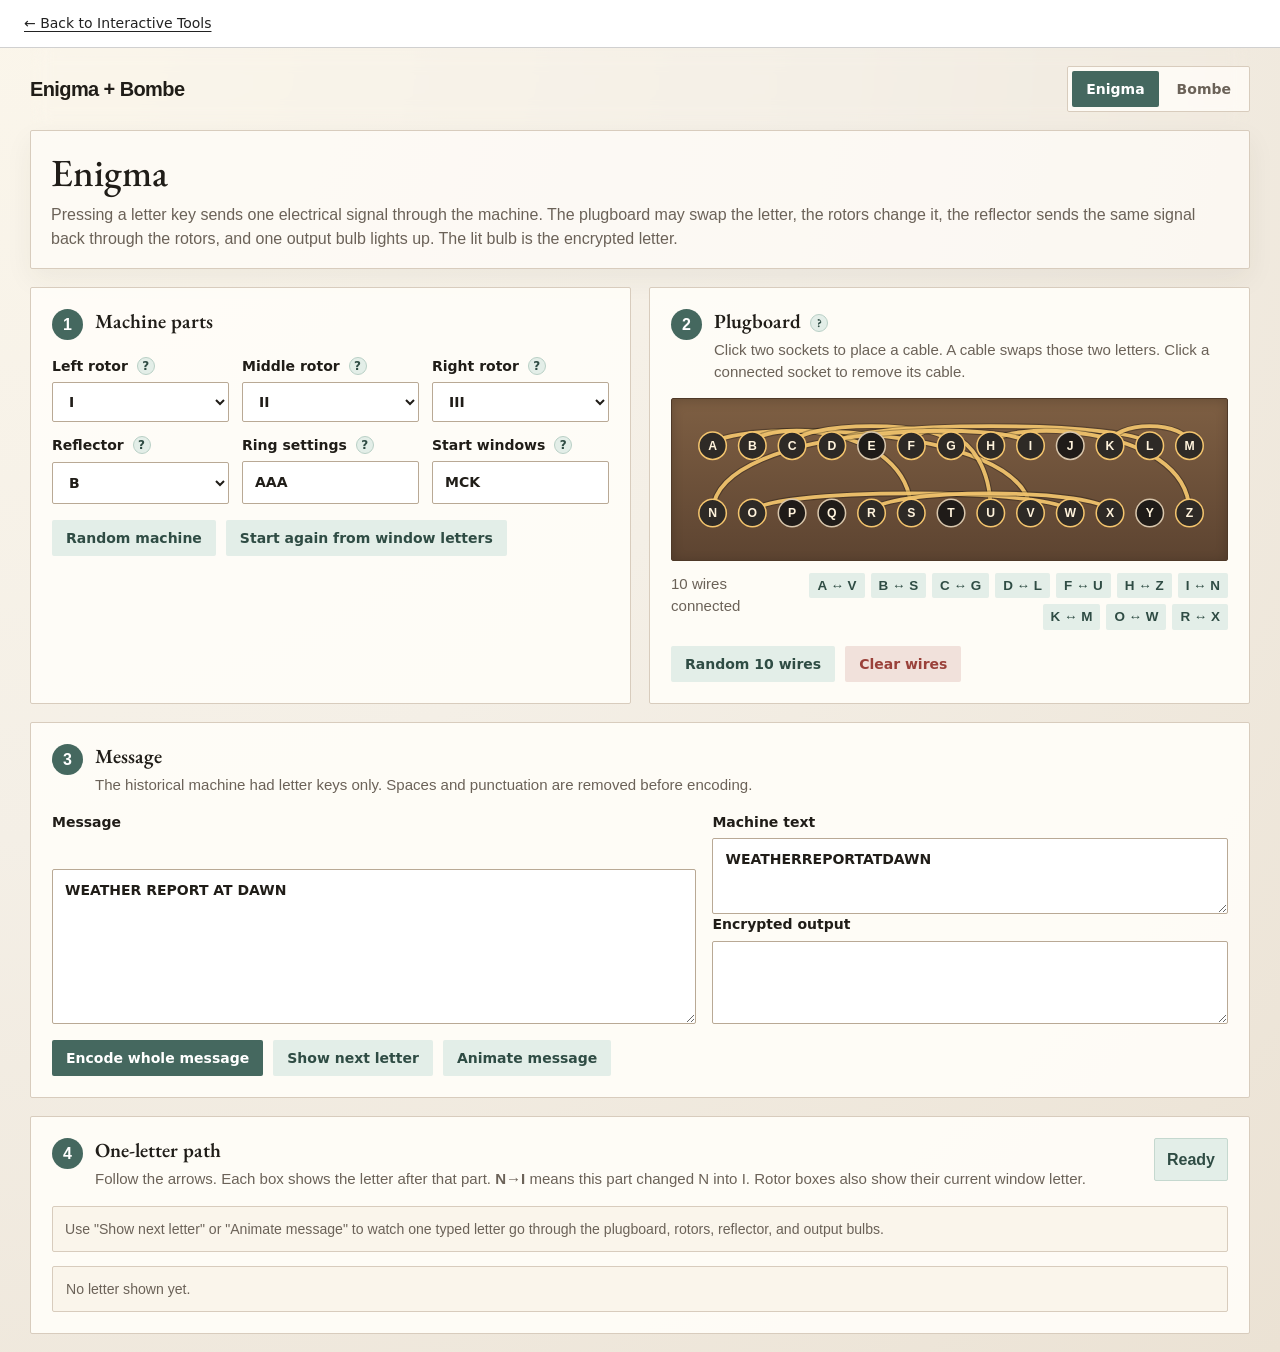
==== commit a93e942b: "Standardise visualisation navigation, typography and responsive controls" ====
--- a/docs/index.html
+++ b/docs/index.html
@@ -14,9 +14,29 @@
   <meta name="twitter:title" content="Enigma and Bombe Machines" />
   <meta name="twitter:description" content="An interactive reconstruction of the Enigma cipher machine and the Bombe search process used to attack it." />
   <link rel="stylesheet" href="styles.css" />
+<style id="tool-shell">@font-face{font-family:"EB Garamond";font-style:normal;font-weight:400 800;font-display:swap;src:url([data-uri]) format("woff2");}
+:root { --tool-serif: "EB Garamond", Georgia, "Times New Roman", serif; --tool-sans: system-ui, -apple-system, "Segoe UI", sans-serif; }
+.tool-navigation { box-sizing:border-box; display:flex; flex-wrap:wrap; align-items:center; justify-content:space-between; gap:4px 20px; flex:0 0 auto; width:100%; margin:0; padding:8px clamp(12px,2vw,24px); min-height:48px; border:0; border-bottom:1px solid #d0d0d0; background:#fff; color:#222; position:relative; z-index:20; }
+.tool-navigation a { font:14px/1.5 var(--tool-sans); color:#222; text-decoration:underline; text-underline-offset:3px; padding:4px 0; }
+.tool-page :is(button, select, input, textarea, label, summary) { font-family:var(--tool-sans)!important; font-size:14px!important; }
+.tool-page :is(button, select, textarea, input:not([type=range]):not([type=checkbox]):not([type=radio])) { border-radius:2px; }
+.tool-page :is(button,select,summary) { min-height:36px; }
+.tool-page h1 { font-family:var(--tool-serif); font-size:32px; line-height:1.2; font-weight:500; letter-spacing:normal; }
+.tool-page :is(h2,h3) { font-family:var(--tool-serif); }
+.tool-page :is(a,button,input,select,textarea,summary,[tabindex]):focus-visible { outline:2px solid currentColor; outline-offset:3px; }
+.tool-page .tool-methodology { max-width:72ch; margin:24px auto; padding:16px; border-top:1px solid #bbb; font:17px/1.55 var(--tool-serif); }
+.tool-methodology summary { cursor:pointer; font-weight:600; }
+.tool-methodology h3 { margin:18px 0 6px; font-size:22px; }
+.tool-methodology p { margin:8px 0; }
+@media(max-width:600px) { .tool-page :is(button,select,summary) { min-height:44px; } }
+@media(prefers-reduced-motion:reduce) { .tool-page *, .tool-page *::before, .tool-page *::after { scroll-behavior:auto!important; transition:none!important; } }
+
+/* Tool-specific styles */
+.tool-page :is(.card,.panel,.machine,.hero){box-shadow:none;border-radius:2px}.tool-page :is(h1,h2,h3){font-family:var(--tool-serif)}</style>
 </head>
-<body>
-  <nav class="back-nav"><a href="/fun/">← Back to Visualisations</a></nav>
+<body class="tool-page">
+<nav class="tool-navigation" aria-label="Interactive tools"><a href="https://www.davidpeterwallisfreeborn.com/fun/">← Back to Interactive Tools</a></nav>
+
   <header class="topbar">
     <a class="brand" href="#">Enigma + Bombe</a>
     <nav class="tabs" aria-label="Main views">
